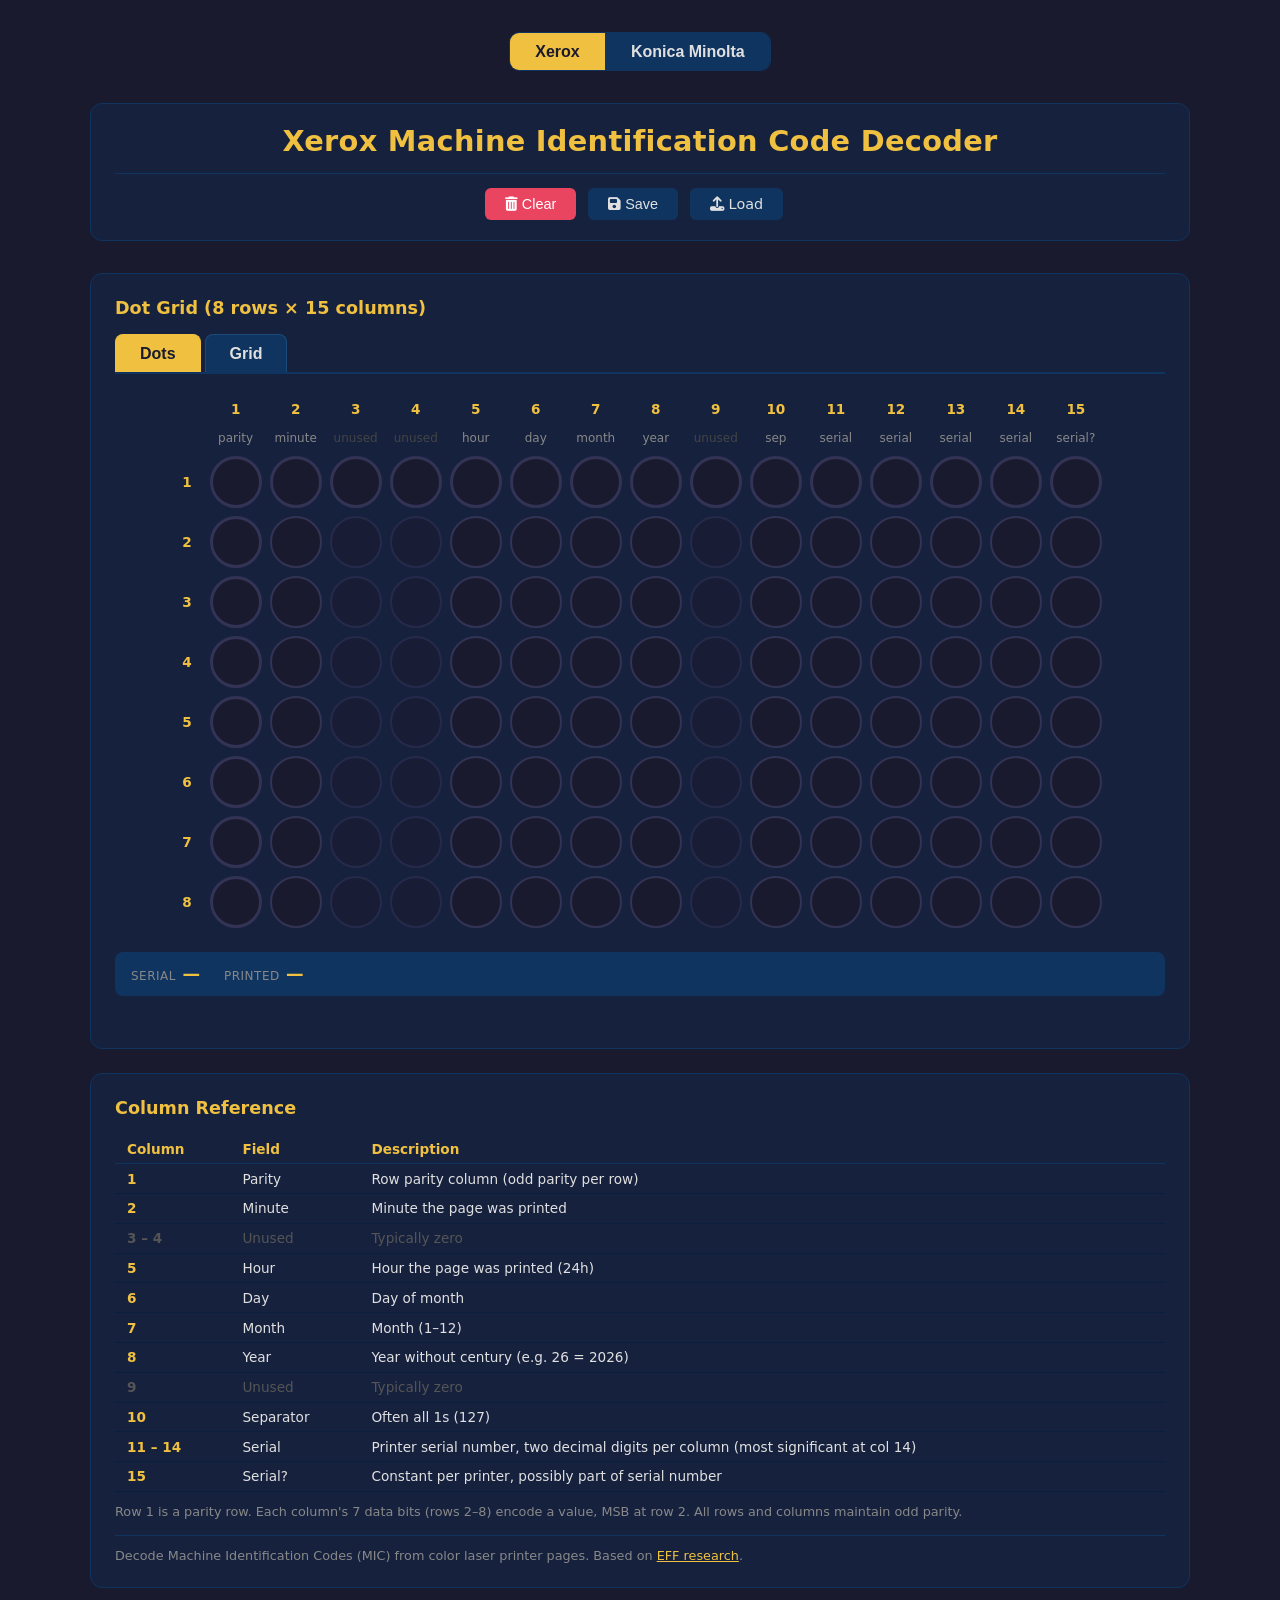
==== index.html @ 19dcfae7 "Add sample library, Dots/Grid views, nav switch, and UI polish - Konica sample-file dropdown backed " ====
<!DOCTYPE html>
<html lang="en">
<head>
<meta charset="UTF-8">
<meta name="viewport" content="width=device-width, initial-scale=1.0">
<title>Xerox Machine Identification Code Decoder</title>
<link rel="stylesheet" href="https://cdnjs.cloudflare.com/ajax/libs/font-awesome/6.5.1/css/all.min.css">
<link rel="stylesheet" href="static/css/style.css">
</head>
<body>
<div class="container">
  <div class="decoder-switch">
    <button class="decoder-btn active" data-tab="xerox" onclick="switchTab('xerox')">Xerox</button>
    <button class="decoder-btn" data-tab="konica" onclick="switchTab('konica')">Konica Minolta</button>
    <button class="decoder-btn" data-tab="calendar" onclick="switchTab('calendar')">Calendar</button>
  </div>

  <div id="tab-xerox" class="tab-content">
  <div class="app-header">
    <h1>Xerox Machine Identification Code Decoder</h1>
    <hr class="header-rule">
    <div class="controls">
      <button class="btn-danger" onclick="clearGrid()"><i class="fa-solid fa-trash-can"></i> Clear</button>
      <button class="btn-secondary" onclick="saveAll()"><i class="fa-solid fa-floppy-disk"></i> Save</button>
      <label class="file-label" for="file-upload"><i class="fa-solid fa-upload"></i> Load</label>
      <input type="file" id="file-upload" accept=".txt,.csv" onchange="loadFile(event)">
      <span id="upload-status" style="color:#888;font-size:0.8rem;"></span>
    </div>
  </div>
  <div class="panel">
    <h2>Dot Grid (8 rows &times; 15 columns)</h2>
    <div class="tab-bar view-tabs" id="xerox-view-toggle">
      <button type="button" class="tab-btn active" data-view="dots" onclick="setXeroxView('dots')">Dots</button>
      <button type="button" class="tab-btn" data-view="grid" onclick="setXeroxView('grid')">Grid</button>
    </div>
    <div class="grid-wrapper">
      <table class="mic-grid" id="mic-grid"></table>
      <div class="xerox-board" id="xerox-board" style="display:none"></div>
    </div>
    <div class="decoded-bar" id="decoded-bar">
      <div class="decoded-field">
        <span class="decoded-label">Serial</span>
        <span class="decoded-value" id="res-serial">&mdash;</span>
      </div>
      <div class="decoded-field">
        <span class="decoded-label">Printed</span>
        <span class="decoded-value" id="res-timestamp">&mdash;</span>
      </div>
    </div>
    <div class="parity-live" id="parity-live"></div>
  </div>

  <div class="panel">
    <h2>Column Reference</h2>
    <table class="ref-table">
      <thead>
        <tr><th>Column</th><th>Field</th><th>Description</th></tr>
      </thead>
      <tbody>
        <tr><td>1</td><td>Parity</td><td>Row parity column (odd parity per row)</td></tr>
        <tr><td>2</td><td>Minute</td><td>Minute the page was printed</td></tr>
        <tr class="unused-row"><td>3 &ndash; 4</td><td>Unused</td><td>Typically zero</td></tr>
        <tr><td>5</td><td>Hour</td><td>Hour the page was printed (24h)</td></tr>
        <tr><td>6</td><td>Day</td><td>Day of month</td></tr>
        <tr><td>7</td><td>Month</td><td>Month (1&ndash;12)</td></tr>
        <tr><td>8</td><td>Year</td><td>Year without century (e.g. 26 = 2026)</td></tr>
        <tr class="unused-row"><td>9</td><td>Unused</td><td>Typically zero</td></tr>
        <tr><td>10</td><td>Separator</td><td>Often all 1s (127)</td></tr>
        <tr><td>11 &ndash; 14</td><td>Serial</td><td>Printer serial number, two decimal digits per column (most significant at col 14)</td></tr>
        <tr><td>15</td><td>Serial?</td><td>Constant per printer, possibly part of serial number</td></tr>
      </tbody>
    </table>
    <p style="margin-top:0.75rem; font-size:0.8rem; color:#888;">
      Row 1 is a parity row. Each column's 7 data bits (rows 2&ndash;8) encode a value, MSB at row 2.
      All rows and columns maintain odd parity.
    </p>
    <p style="margin-top:1rem; padding-top:0.75rem; border-top:1px solid #0f3460; font-size:0.8rem; color:#888;">
      Decode Machine Identification Codes (MIC) from color laser printer pages.
      Based on <a href="https://w2.eff.org/Privacy/printers/docucolor/" target="_blank" style="color:#f0c040;">EFF research</a>.
    </p>
  </div>
  </div><!-- /tab-xerox -->

  <div id="tab-konica" class="tab-content" style="display:none">
    <div class="app-header">
      <h1>Konica Minolta Machine Identification Code Decoder</h1>
      <hr class="header-rule">
      <div class="controls">
        <button class="btn-danger" onclick="clearKonica()"><i class="fa-solid fa-trash-can"></i> Clear</button>
        <span class="konica-samples-wrap" id="konica-samples-wrap" style="display:none">
          <select id="konica-samples" class="konica-select" onchange="onKonicaSampleSelect(event)"></select>
        </span>
        <label class="file-label" for="konica-file-upload"><i class="fa-solid fa-upload"></i> Upload&hellip;</label>
        <input type="file" id="konica-file-upload" accept=".txt,.csv" onchange="loadKonicaFile(event)">
      </div>
    </div>
    <div class="konica-mode">
      <span class="konica-mode-label">Code type</span>
      <div class="konica-toggle" id="konica-toggle">
        <button type="button" class="konica-toggle-btn" data-code="old" onclick="setKonicaCodeType('old')">Old code</button>
        <button type="button" class="konica-toggle-btn active" data-code="new" onclick="setKonicaCodeType('new')">New code</button>
      </div>
      <span class="konica-mode-hint muted" id="konica-mode-hint"></span>
    </div>
    <div class="panel">
      <h2>Dot Blocks (30 one-hot base&#8209;6 boxes)</h2>
      <div class="tab-bar view-tabs" id="konica-view-toggle">
        <button type="button" class="tab-btn active" data-view="blocks" onclick="setKonicaView('blocks')">Blocks</button>
        <button type="button" class="tab-btn" data-view="grid" onclick="setKonicaView('grid')">Grid</button>
      </div>
      <div class="konica-status-line" id="konica-status"></div>
      <p class="konica-help" id="konica-help-text"></p>
      <div class="konica-legend" id="konica-legend-top"></div>
      <div class="ksample-meta" id="konica-sample-meta"></div>
      <div class="konica-board-wrap">
        <div class="konica-board" id="konica-board"></div>
      </div>
    </div>

    <div class="panel" id="konica-blocks-panel">
      <h2>Blocks (array order)</h2>
      <div class="konica-legend" id="konica-legend-mid"></div>
      <div class="konica-blocks" id="konica-blocks"></div>
    </div>

    <div class="panel" id="konica-output">
      <h2>Decoded</h2>
      <div id="konica-results"></div>
    </div>
  </div><!-- /tab-konica -->

  <div id="tab-calendar" class="tab-content" style="display:none">
    <div class="app-header">
      <h1>Print Activity Calendar</h1>
    </div>
    <div class="panel">
      <div class="top-bar">
        <h2>Batch Upload</h2>
        <div class="controls">
          <label class="file-label" for="cal-file-upload">Upload Grid Files</label>
          <input type="file" id="cal-file-upload" accept=".txt,.csv" multiple onchange="handleCalendarUpload(event)">
        </div>
      </div>
      <div class="cal-status" id="cal-status"></div>
    </div>

    <div class="panel" id="cal-panel" style="display:none">
      <div class="cal-year-header">
        <button class="btn-secondary" onclick="calPrevYear()">&larr;</button>
        <span class="year-label" id="cal-year-label"></span>
        <button class="btn-secondary" onclick="calNextYear()">&rarr;</button>
      </div>
      <div class="cal-year-grid" id="cal-year-grid"></div>
    </div>

    <div class="panel" id="cal-detail" style="display:none">
      <h2 id="cal-detail-title">Prints</h2>
      <table class="ref-table" id="cal-detail-table">
        <thead><tr><th>File</th><th>Serial</th><th>Time</th></tr></thead>
        <tbody id="cal-detail-body"></tbody>
      </table>
    </div>
  </div><!-- /tab-calendar -->
</div>

<script src="https://html2canvas.hertzen.com/dist/html2canvas.min.js"></script>
<script src="static/js/xerox-decode.js"></script>
<script src="static/js/grid.js"></script>
<script src="static/js/fileio.js"></script>
<script src="static/js/konica-decode.js"></script>
<script src="static/js/konica.js"></script>
<script src="static/js/samples.js"></script>
<script src="static/js/calendar.js"></script>
<script src="static/js/app.js"></script>
</body>
</html>
---- static/css/style.css ----
* { box-sizing: border-box; margin: 0; padding: 0; }
body {
  font-family: system-ui, -apple-system, sans-serif;
  background: #1a1a2e;
  color: #e0e0e0;
  min-height: 100vh;
  padding: clamp(0.5rem, 3vw, 2rem);
}
.app-header {
  display: flex;
  flex-direction: column;
  gap: 0.9rem;
  background: #16213e;
  border: 1px solid #0f3460;
  border-radius: 12px;
  padding: 1.25rem 1.5rem;
  margin-bottom: 2rem;
}
h1 {
  text-align: center;
  color: #f0c040;
  font-size: clamp(1.2rem, 3.5vw, 1.8rem);
  letter-spacing: 0.3px;
}
.header-rule {
  border: none;
  border-top: 1px solid #0f3460;
  margin: 0;
  width: 100%;
}
.app-header .controls { justify-content: center; }

.container { max-width: 1100px; margin: 0 auto; }

.panel {
  background: #16213e;
  border-radius: 12px;
  padding: 1.5rem;
  margin-bottom: 1.5rem;
  border: 1px solid #0f3460;
}
.panel h2 { color: #f0c040; font-size: 1.1rem; margin-bottom: 1rem; }

.grid-wrapper { overflow-x: auto; margin-bottom: 1rem; }

/* Xerox grid view: a tight square-cell grid (reuses .kcell styling) with the
   same edge labels as the dots view, so cells and footprint match. An auto
   label column/rows wrap a block of dot-sized square cells. */
.xerox-board {
  /* Cell pitch = dot width + the dots view's border-spacing, so the tight grid
     lines up column-for-column with the dots and occupies the same footprint. */
  --xcell: calc(clamp(28px, 4.5vw, 52px) + clamp(3px, 0.7vw, 8px));
  display: grid;
  grid-template-columns: auto repeat(15, var(--xcell));
  grid-template-rows: auto auto repeat(8, var(--xcell));
  gap: 0;
  padding: clamp(3px, 0.7vw, 8px);
  width: fit-content;
  max-width: 100%;
  margin: 0 auto;
}
.xerox-board .kcell { width: var(--xcell); height: var(--xcell); }
.xlabel {
  display: flex;
  align-items: center;
  justify-content: center;
  padding: 2px 4px;
  font-size: clamp(0.55rem, 1.2vw, 0.75rem);
  font-weight: bold;
  color: #f0c040;
  text-align: center;
}
.xlabel.xfield {
  font-size: clamp(0.5rem, 1.1vw, 0.65rem);
  line-height: 1.05;
  word-break: break-word;
}
.xlabel.xfield.unused { color: #444; font-weight: normal; }

table.mic-grid {
  border-collapse: separate;
  border-spacing: clamp(3px, 0.7vw, 8px);
  margin: 0 auto;
}
table.mic-grid th {
  font-size: clamp(0.55rem, 1.2vw, 0.75rem);
  color: #888;
  padding: 3px 4px;
  text-align: center;
  font-weight: normal;
}
table.mic-grid th.col-label {
  color: #f0c040;
  font-weight: bold;
  font-size: clamp(0.6rem, 1.4vw, 0.85rem);
}
table.mic-grid th.row-label {
  color: #f0c040;
  font-weight: bold;
  padding-right: clamp(4px, 1vw, 10px);
  font-size: clamp(0.6rem, 1.4vw, 0.85rem);
}
table.mic-grid td { padding: 0; }

.col-info {
  font-size: clamp(0.5rem, 1.1vw, 0.65rem);
  color: #f0c040;
  text-align: center;
  max-width: 64px;
  word-wrap: break-word;
  font-weight: bold;
}
.col-info.unused { color: #444; font-weight: normal; }

.dot {
  width: clamp(28px, 4.5vw, 52px);
  height: clamp(28px, 4.5vw, 52px);
  border-radius: 50%;
  border: 2px solid #335;
  background: #1a1a2e;
  cursor: pointer;
  transition: all 0.15s;
  display: block;
  margin: 0 auto;
}
.dot.active {
  background: #f0c040;
  border-color: #f0c040;
  box-shadow: 0 0 10px rgba(240, 192, 64, 0.5);
}
.dot:hover { border-color: #f0c040; }

.dot.parity-dot { border-width: 3px; }
.dot.parity-dot.active {
  background: #f0c040;
  border-color: #f0c040;
  box-shadow: 0 0 10px rgba(240, 192, 64, 0.5);
}
.dot.parity-dot.parity-good {
  border-color: #4caf50;
  box-shadow: 0 0 8px rgba(76, 175, 80, 0.3);
}
.dot.parity-dot.parity-good.active {
  background: #f0c040;
  border-color: #4caf50;
  box-shadow: 0 0 10px rgba(76, 175, 80, 0.5);
}
.dot.parity-dot.parity-bad {
  border-color: #e94560;
  box-shadow: 0 0 8px rgba(233, 69, 96, 0.3);
}
.dot.parity-dot.parity-bad.active {
  background: #f0c040;
  border-color: #e94560;
  box-shadow: 0 0 10px rgba(233, 69, 96, 0.5);
}
.dot.parity-dot:hover { border-color: #f0c040; }

.dot.unused-dot { opacity: 0.55; }

.top-bar {
  display: flex;
  justify-content: space-between;
  align-items: center;
  flex-wrap: wrap;
  gap: 0.75rem;
  margin-bottom: 1rem;
}
.top-bar h2 { margin-bottom: 0; }

.controls { display: flex; gap: 0.75rem; flex-wrap: wrap; align-items: center; }

button {
  padding: 0.5rem 1.25rem;
  border: none;
  border-radius: 6px;
  cursor: pointer;
  font-size: 0.9rem;
  font-weight: 500;
  transition: all 0.15s;
}
.btn-primary { background: #f0c040; color: #1a1a2e; }
.btn-primary:hover { background: #d4a830; }
.btn-secondary { background: #0f3460; color: #e0e0e0; }
.btn-secondary:hover { background: #1a4a7a; }
.btn-danger { background: #e94560; color: #fff; }
.btn-danger:hover { background: #c73e54; }

input[type="file"] { display: none; }
.file-label {
  padding: 0.5rem 1.25rem;
  border-radius: 6px;
  background: #0f3460;
  color: #e0e0e0;
  cursor: pointer;
  font-size: 0.9rem;
  transition: all 0.15s;
  display: inline-block;
}
.file-label:hover { background: #1a4a7a; }

/* Decoded info bar below grid */
.decoded-bar {
  display: flex;
  gap: 1.5rem;
  flex-wrap: wrap;
  align-items: baseline;
  padding: 0.75rem 1rem;
  background: #0f3460;
  border-radius: 8px;
  margin-bottom: 0.75rem;
  min-height: 2.5rem;
}
.decoded-field { display: flex; align-items: baseline; gap: 0.4rem; }
.decoded-label { font-size: 0.75rem; color: #888; text-transform: uppercase; letter-spacing: 0.5px; }
.decoded-value { font-size: 1.1rem; font-weight: bold; color: #f0c040; }
.decoded-value .invalid { color: #e94560; }

/* Konica Minolta: sample-file dropdown + its metadata line. */
.konica-select {
  padding: 0.5rem 0.75rem;
  border-radius: 6px;
  background: #0f3460;
  color: #e0e0e0;
  border: 1px solid #1a4a7a;
  font-size: 0.9rem;
  cursor: pointer;
}
/* Reserved-height status line (no layout shift when text appears/clears). */
.konica-status-line {
  min-height: 1.15rem;
  margin-top: 0.5rem;
  font-size: 0.8rem;
  color: #888;
}
.ksample-meta {
  display: flex;
  flex-wrap: wrap;
  gap: 0.4rem 1rem;
  margin-top: 0.6rem;
  font-size: 0.82rem;
  color: #aaa;
}
.ksample-meta:empty { display: none; }
.ksample-key { color: #f0c040; margin-right: 0.25rem; }

/* Konica Minolta: Old/New code toggle. */
.konica-mode {
  display: flex;
  align-items: center;
  gap: 0.75rem;
  flex-wrap: wrap;
  margin-bottom: 1.5rem;
}
.konica-mode-label { color: #888; font-size: 0.85rem; text-transform: uppercase; letter-spacing: 0.5px; }
.konica-toggle {
  display: inline-flex;
  border: 1px solid #0f3460;
  border-radius: 8px;
  overflow: hidden;
}
.konica-toggle-btn {
  padding: 0.4rem 1.1rem;
  background: #0f3460;
  color: #e0e0e0;
  border: none;
  border-radius: 0;
  font-size: 0.9rem;
}
.konica-toggle-btn.active { background: #f0c040; color: #1a1a2e; }
.konica-toggle-btn:not(.active):hover { background: #1a4a7a; }
.konica-mode-hint { font-size: 0.8rem; }
.konica-view-row { margin: 0.25rem 0 0.75rem; }

/* Konica Minolta: one real 16x24 dot grid with block rectangles drawn on top. */
.konica-help { color: #888; font-size: 0.85rem; margin-bottom: 1rem; }
.konica-board-wrap { padding: 8px 4px 6px; }
.konica-board {
  position: relative;
  display: grid;
  grid-template-columns: repeat(24, 1fr);
  grid-template-rows: repeat(16, 1fr);
  gap: 3px;
  place-items: center;
  width: 100%;
  aspect-ratio: 24 / 16; /* keep cells square so dots stay round */
}
.kdot {
  width: 68%;
  aspect-ratio: 1;
  padding: 0;
  border-radius: 50%;
  border: 1px solid #2a2a44;
  background: #1a1a2e;
  cursor: pointer;
  transition: all 0.12s;
}
.kdot:hover { border-color: #f0c040; }
.kdot.active { background: #f0c040; border-color: #f0c040; box-shadow: 0 0 6px rgba(240,192,64,0.55); }
/* Locked registration marker — always colored yellow, not clickable. */
.kdot-marker {
  background: #f5d000;
  border-color: #f5d000;
  box-shadow: 0 0 6px rgba(245,208,0,0.6);
  cursor: default;
}
/* Unfillable positions — same size as real dots but with a dotted outline. */
.kdot-empty {
  background: transparent;
  border-style: dotted;
  border-color: #4a4a6a;
  cursor: default;
}
.kdot-empty:hover { border-color: #4a4a6a; }

/* Grid view: a tight square-cell grid (like the Python tool) with thin cell
   lines and thick lines outlining each block. Overrides the dot-board layout. */
.konica-board.konica-board--grid {
  gap: 0;
  place-items: stretch;
}
.kcell {
  width: 100%;
  height: 100%;
  padding: 0;
  border: 1px solid #2b2b44;      /* thin cell lines */
  background: #14142400;
  box-sizing: border-box;
}
.kcell-fill { background: #12121e; cursor: pointer; }
.kcell-fill:hover { background: #23233a; }
.kcell-fill.filled { background: #f0c040; }
.kcell-fill.filled:hover { background: #f0c040; }
/* Off-block cells can't hold a dot. */
.kcell-off { background: #0b0b12; cursor: default; }
/* Fixed thick grid lines (above certain rows / left of certain columns). */
.kcell.kt { border-top-width: 3px; border-top-color: #c8ccda; }
.kcell.kl { border-left-width: 3px; border-left-color: #c8ccda; }

/* Aesthetic overlay: rectangles stretch across their grid tracks, clicks pass through. */
.krect {
  place-self: stretch;
  position: relative;
  pointer-events: none;
  border: 2px solid #3a3a5c;
  border-radius: 5px;
  z-index: 2;
}
/* Field-category colors, shared by board rectangles, mini-blocks and legend
   chips. New-code fields: serial/brand/region/submodel/batchnum/checksum.
   Old-code fields: model/time/parity. Both: constant/spacer. */
.krect-serial,   .kblock.kblock-serial   { border-color: #e6a94d; }
.krect-brand,    .kblock.kblock-brand    { border-color: #b98ce0; }
.krect-region,   .kblock.kblock-region   { border-color: #4fb8ac; }
.krect-submodel, .kblock.kblock-submodel { border-color: #e086b0; }
.krect-batchnum, .kblock.kblock-batchnum { border-color: #6cc06c; }
.krect-checksum, .kblock.kblock-checksum { border-color: #e0705a; }
.krect-model,    .kblock.kblock-model    { border-color: #e08a5a; }
.krect-time,     .kblock.kblock-time     { border-color: #5aa9e0; }
.krect-parity,   .kblock.kblock-parity   { border-color: #9a8ce6; }
.krect-constant, .kblock.kblock-constant { border-color: #8a92a0; }
.krect-spacer,   .kblock.kblock-spacer   { border-color: #565a6e; }

.kchip.kfield-serial   { border-color: #e6a94d; color: #e6a94d; }
.kchip.kfield-brand    { border-color: #b98ce0; color: #b98ce0; }
.kchip.kfield-region   { border-color: #4fb8ac; color: #4fb8ac; }
.kchip.kfield-submodel { border-color: #e086b0; color: #e086b0; }
.kchip.kfield-batchnum { border-color: #6cc06c; color: #6cc06c; }
.kchip.kfield-checksum { border-color: #e0705a; color: #e0705a; }
.kchip.kfield-model    { border-color: #e08a5a; color: #e08a5a; }
.kchip.kfield-time     { border-color: #5aa9e0; color: #5aa9e0; }
.kchip.kfield-parity   { border-color: #9a8ce6; color: #9a8ce6; }
.kchip.kfield-constant { border-color: #8a92a0; color: #9aa3b2; }
.kchip.kfield-spacer   { border-color: #565a6e; color: #7a7f96; }

.konica-legend {
  display: flex;
  flex-wrap: wrap;
  gap: 0.4rem 0.5rem;
  margin-top: 0.75rem;
}

.krect-label {
  position: absolute;
  top: -7px;
  left: -1px;
  padding: 0 2px;
  font-size: 0.5rem;
  line-height: 1;
  color: #888;
  background: #16213e;
}

.kchip {
  display: inline-block;
  padding: 0.1em 0.5em;
  border-radius: 4px;
  border: 1px solid;
  font-size: 0.78rem;
  font-weight: 500;
  line-height: 1.35;
  color: #e0e0e0;
  background: transparent;
  cursor: pointer;
  transition: opacity 0.12s;
}
.kchip:hover { opacity: 0.8; }
/* Toggled off: color removed, chip shown as a muted dashed outline. */
.kchip.kchip-off {
  border-style: dashed;
  border-color: #3a3a5c;
  color: #666;
}

/* Read-only blocks view: the 30 blocks sliced out in array order. */
.konica-blocks {
  display: grid;
  grid-template-columns: repeat(auto-fill, minmax(56px, 1fr));
  gap: 0.45rem;
}
.kblock {
  border: 1px solid #3a3a5c;
  border-radius: 5px;
  padding: 5px 4px 3px;
  display: flex;
  flex-direction: column;
  align-items: center;
  gap: 3px;
}
.kblock-id {
  font-size: 0.65rem;
  color: #888;
  line-height: 1;
}
.kblock-cells {
  display: grid;
  grid-template-columns: repeat(2, 1fr);
  grid-template-rows: repeat(3, 1fr);
  gap: 4px;
}
.kblock-cell {
  width: 12px;
  height: 12px;
  border-radius: 50%;
  border: 1px solid #555577;
  background: #000000;
}
.kblock-cell.filled {
  background: #f0c040;
  border-color: #f0c040;
  box-shadow: 0 0 4px rgba(240, 192, 64, 0.55);
}
.kblock-digit {
  font-size: 0.95rem;
  font-weight: bold;
  color: #f0c040;
  line-height: 1;
}
.kblock-digit.empty { color: #555; }

.konica-subhead { color: #f0c040; font-size: 0.95rem; margin: 1rem 0 0.5rem; }
.konica-models { list-style: none; padding: 0; }
.konica-models li { padding: 0.15rem 0; color: #e0e0e0; }
.konica-models li.muted { color: #888; }
.konica-note { font-size: 0.8rem; margin-bottom: 0.75rem; }
.muted { color: #888; }
#konica-results code { color: #f0c040; }

.parity-live {
  font-size: 0.85rem;
  min-height: 1.2em;
}
.parity-ok { color: #4caf50; }
.parity-err { color: #e94560; }

/* Column reference table */
table.ref-table {
  width: 100%;
  border-collapse: collapse;
  font-size: 0.85rem;
}
table.ref-table th {
  text-align: left;
  padding: 0.4rem 0.75rem;
  color: #f0c040;
  border-bottom: 1px solid #0f3460;
  font-weight: 600;
}
table.ref-table td {
  padding: 0.4rem 0.75rem;
  border-bottom: 1px solid #0a1e3d;
}
table.ref-table td:first-child {
  color: #f0c040;
  font-weight: bold;
  white-space: nowrap;
}
table.ref-table tr.unused-row td { color: #555; }

/* Top-level decoder selector: a centered segmented switch. */
.decoder-switch {
  display: flex;
  width: fit-content;
  max-width: 100%;
  margin: 0 auto 2rem;
  border: 1px solid #0f3460;
  border-radius: 10px;
  overflow: hidden;
  flex-wrap: wrap;
}
.decoder-btn {
  padding: 0.6rem 1.6rem;
  border: none;
  border-radius: 0;
  background: #0f3460;
  color: #e0e0e0;
  font-size: 1rem;
  font-weight: 600;
}
.decoder-btn.active { background: #f0c040; color: #1a1a2e; }
.decoder-btn:not(.active):hover { background: #1a4a7a; }

/* Tab bar — now used for the Dots/Grid (Blocks/Grid) view tabs on each page. */
.tab-bar {
  display: flex;
  gap: 0;
  margin-bottom: 1rem;
  border-bottom: 2px solid #0f3460;
}
.tab-btn {
  padding: 0.6rem 1.5rem;
  border: 1px solid #1a4a7a;
  border-bottom: none;
  border-radius: 8px 8px 0 0;
  margin-right: 0.25rem;
  cursor: pointer;
  font-size: 1rem;
  font-weight: 600;
  background: #0f3460;
  color: #e0e0e0;
  transition: all 0.15s;
}
.tab-btn.active {
  background: #f0c040;
  color: #1a1a2e;
  border-color: #f0c040;
}
.tab-btn:not(.active):hover { background: #1a4a7a; }
.tab-btn.tab-right { margin-left: auto; }

/* Calendar styles */
.cal-year-header {
  display: flex;
  align-items: center;
  justify-content: center;
  gap: 1rem;
  margin-bottom: 1.25rem;
}
.cal-year-header .year-label {
  font-size: 1.3rem;
  font-weight: 700;
  color: #f0c040;
  min-width: 80px;
  text-align: center;
}
.cal-year-grid {
  display: grid;
  grid-template-columns: repeat(auto-fill, minmax(220px, 1fr));
  gap: 1rem;
}
.cal-month-card {
  background: #0f3460;
  border-radius: 8px;
  padding: 0.75rem;
}
.cal-month-title {
  text-align: center;
  font-size: 0.9rem;
  font-weight: 600;
  color: #f0c040;
  margin-bottom: 0.5rem;
}
.cal-grid {
  display: grid;
  grid-template-columns: repeat(7, 1fr);
  gap: 2px;
}
.cal-grid .cal-dow {
  text-align: center;
  font-size: 0.6rem;
  color: #888;
  padding: 0.15rem 0;
  font-weight: 600;
}
.cal-grid .cal-day {
  text-align: center;
  padding: 0.3rem 0.1rem;
  border-radius: 4px;
  font-size: 0.75rem;
  color: #555;
  min-height: 24px;
}
.cal-grid .cal-day.has-prints {
  background: rgba(240, 192, 64, 0.25);
  color: #e0e0e0;
  cursor: pointer;
  font-weight: 600;
}
.cal-grid .cal-day.has-prints:hover {
  background: rgba(240, 192, 64, 0.4);
}
.cal-grid .cal-day.selected {
  background: #f0c040;
  color: #1a1a2e;
}
.cal-status {
  font-size: 0.85rem;
  color: #888;
  margin-top: 0.75rem;
}
.cal-status .count { color: #f0c040; font-weight: 600; }
.cal-status .errors { color: #e94560; }
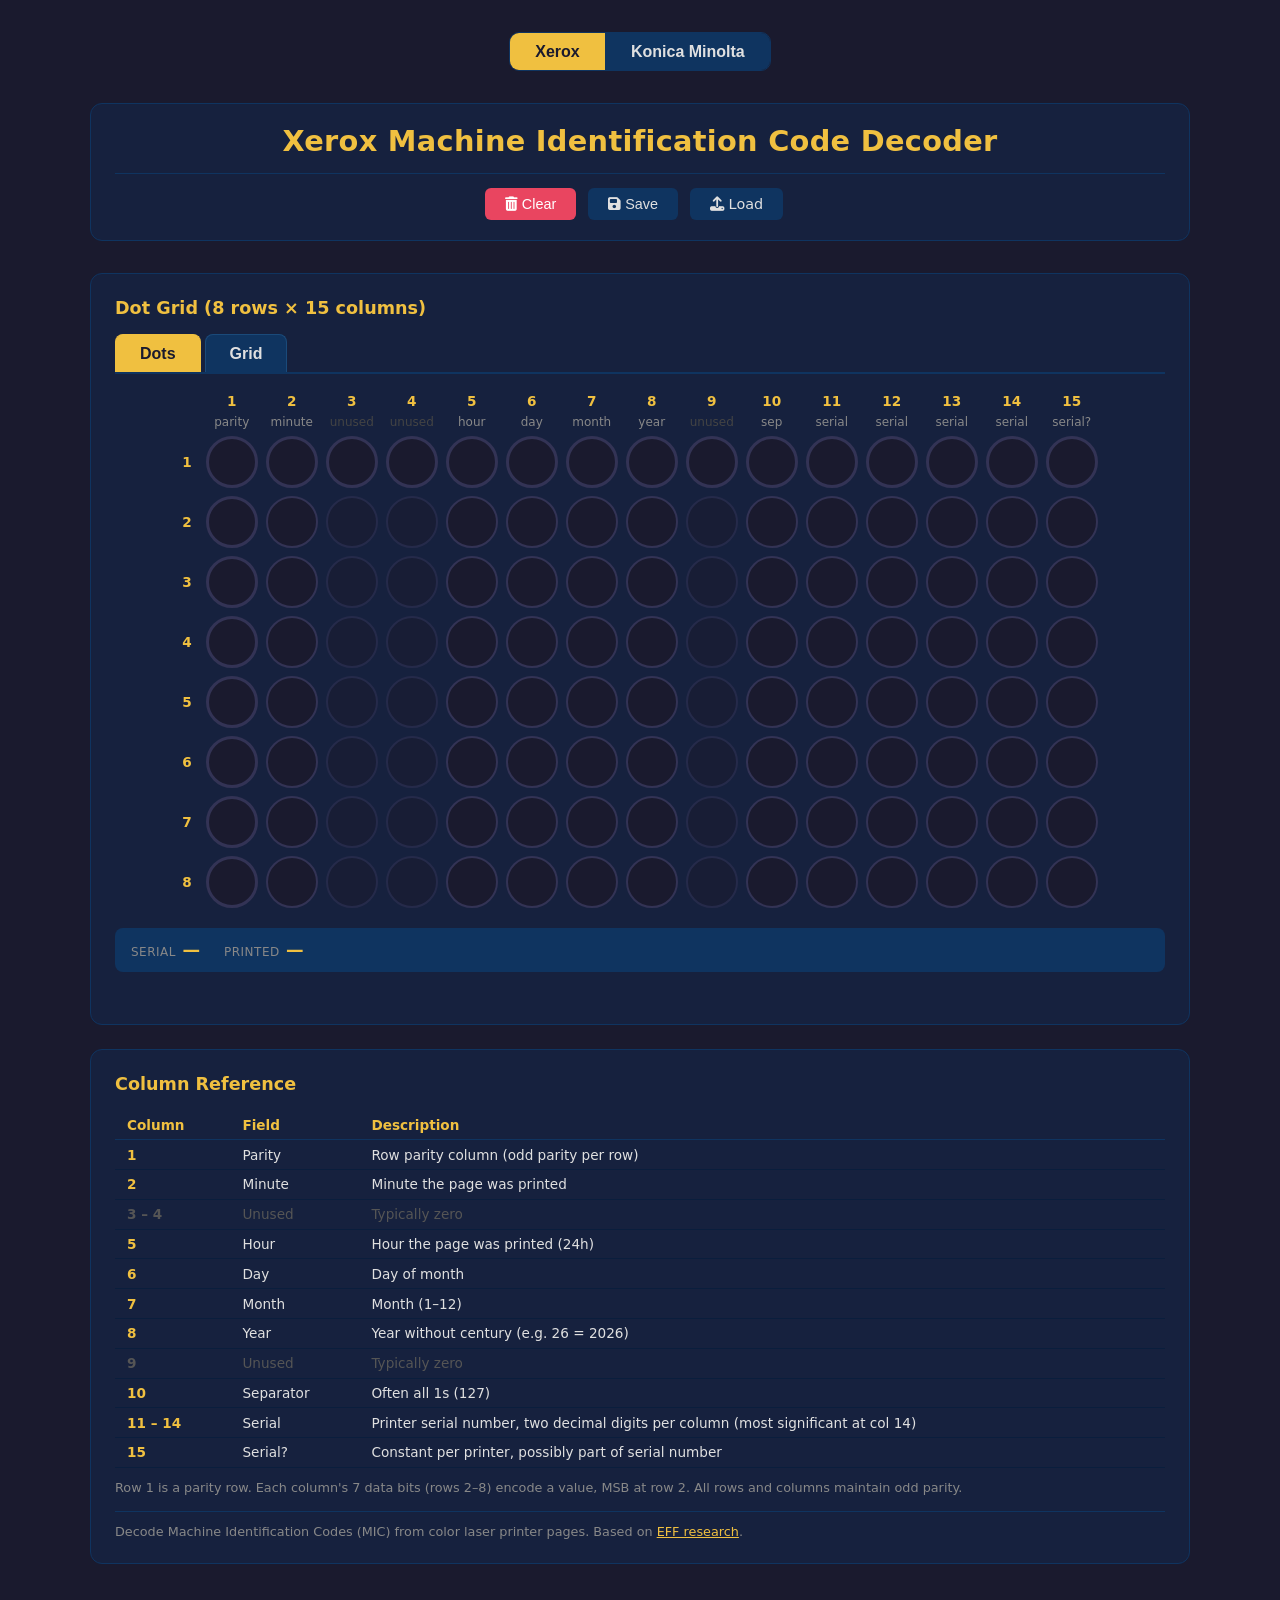
==== commit 18059a26: "Unify Xerox Dots/Grid into one table; fix grid fills; clarify KM grid cells Xerox: render Dots and G" ====
--- a/index.html
+++ b/index.html
@@ -35,7 +35,6 @@
     </div>
     <div class="grid-wrapper">
       <table class="mic-grid" id="mic-grid"></table>
-      <div class="xerox-board" id="xerox-board" style="display:none"></div>
     </div>
     <div class="decoded-bar" id="decoded-bar">
       <div class="decoded-field">
--- a/static/css/style.css
+++ b/static/css/style.css
@@ -43,44 +43,27 @@
 
 .grid-wrapper { overflow-x: auto; margin-bottom: 1rem; }
 
-/* Xerox grid view: a tight square-cell grid (reuses .kcell styling) with the
-   same edge labels as the dots view, so cells and footprint match. An auto
-   label column/rows wrap a block of dot-sized square cells. */
-.xerox-board {
-  /* Cell pitch = dot width + the dots view's border-spacing, so the tight grid
-     lines up column-for-column with the dots and occupies the same footprint. */
-  --xcell: calc(clamp(28px, 4.5vw, 52px) + clamp(3px, 0.7vw, 8px));
-  display: grid;
-  grid-template-columns: auto repeat(15, var(--xcell));
-  grid-template-rows: auto auto repeat(8, var(--xcell));
-  gap: 0;
-  padding: clamp(3px, 0.7vw, 8px);
-  width: fit-content;
-  max-width: 100%;
+/* One box model shared by both Xerox views. Every data cell is an .xbox of
+   fixed size (dot + gap), so the table's footprint is identical whether we draw
+   round dots (Dots view) or square grid cells (Grid view). border-spacing is 0;
+   the gap lives *inside* each box as transparent padding around the round dot. */
+:root {
+  --xdot: clamp(28px, 4.5vw, 52px);
+  --xgap: clamp(3px, 0.7vw, 8px);
+  --xcell: calc(var(--xdot) + var(--xgap));
+}
+table.mic-grid {
+  border-collapse: separate;
+  border-spacing: 0;
   margin: 0 auto;
 }
-.xerox-board .kcell { width: var(--xcell); height: var(--xcell); }
-.xlabel {
+.xbox {
+  width: var(--xcell);
+  height: var(--xcell);
   display: flex;
   align-items: center;
   justify-content: center;
-  padding: 2px 4px;
-  font-size: clamp(0.55rem, 1.2vw, 0.75rem);
-  font-weight: bold;
-  color: #f0c040;
-  text-align: center;
-}
-.xlabel.xfield {
-  font-size: clamp(0.5rem, 1.1vw, 0.65rem);
-  line-height: 1.05;
-  word-break: break-word;
-}
-.xlabel.xfield.unused { color: #444; font-weight: normal; }
-
-table.mic-grid {
-  border-collapse: separate;
-  border-spacing: clamp(3px, 0.7vw, 8px);
-  margin: 0 auto;
+  box-sizing: border-box;
 }
 table.mic-grid th {
   font-size: clamp(0.55rem, 1.2vw, 0.75rem);
@@ -113,8 +96,8 @@
 .col-info.unused { color: #444; font-weight: normal; }
 
 .dot {
-  width: clamp(28px, 4.5vw, 52px);
-  height: clamp(28px, 4.5vw, 52px);
+  width: var(--xdot);
+  height: var(--xdot);
   border-radius: 50%;
   border: 2px solid #335;
   background: #1a1a2e;
@@ -157,6 +140,30 @@
 .dot.parity-dot:hover { border-color: #f0c040; }
 
 .dot.unused-dot { opacity: 0.55; }
+
+/* Grid view: same table, but each cell fills its box as a square grid cell
+   (like the Python tool) instead of a round dot. The .xbox stays the same size,
+   so the footprint is identical to the Dots view. Thick lines mark the parity
+   row/column boundaries. */
+.mic-grid--grid .xbox { padding: 0; }
+.mic-grid--grid .dot {
+  width: 100%;
+  height: 100%;
+  margin: 0;
+  border-radius: 0;
+  border: 1px solid #2b2b44;      /* thin cell lines */
+  background: #12121e;
+  box-shadow: none;
+  opacity: 1;
+}
+.mic-grid--grid .dot:hover { background: #23233a; border-color: #2b2b44; }
+.mic-grid--grid .dot.unused-dot { background: #0b0b12; }
+.mic-grid--grid .dot.parity-dot { border-width: 1px; border-color: #2b2b44; box-shadow: none; }
+.mic-grid--grid .dot.xkt { border-top: 3px solid #c8ccda; }
+.mic-grid--grid .dot.xkl { border-left: 3px solid #c8ccda; }
+/* Filled always wins, regardless of parity/unused/thick-line classes. */
+.mic-grid--grid .dot.active,
+.mic-grid--grid .dot.active:hover { background: #f0c040; box-shadow: none; }
 
 .top-bar {
   display: flex;
@@ -327,12 +334,15 @@
   background: #14142400;
   box-sizing: border-box;
 }
-.kcell-fill { background: #12121e; cursor: pointer; }
-.kcell-fill:hover { background: #23233a; }
+/* Valid (in-block) cells read as the interactive area: lighter fill + a real
+   border, so it's obvious where a dot can go. */
+.kcell-fill { background: #20203a; border-color: #3a3a5c; cursor: pointer; }
+.kcell-fill:hover { background: #32324e; }
 .kcell-fill.filled { background: #f0c040; }
 .kcell-fill.filled:hover { background: #f0c040; }
-/* Off-block cells can't hold a dot. */
-.kcell-off { background: #0b0b12; cursor: default; }
+/* Off-block cells can't hold a dot — recede them so they clearly aren't
+   clickable and don't get mistaken for empty fillable cells. */
+.kcell-off { background: #0a0a10; border-color: #17172a; cursor: default; }
 /* Fixed thick grid lines (above certain rows / left of certain columns). */
 .kcell.kt { border-top-width: 3px; border-top-color: #c8ccda; }
 .kcell.kl { border-left-width: 3px; border-left-color: #c8ccda; }
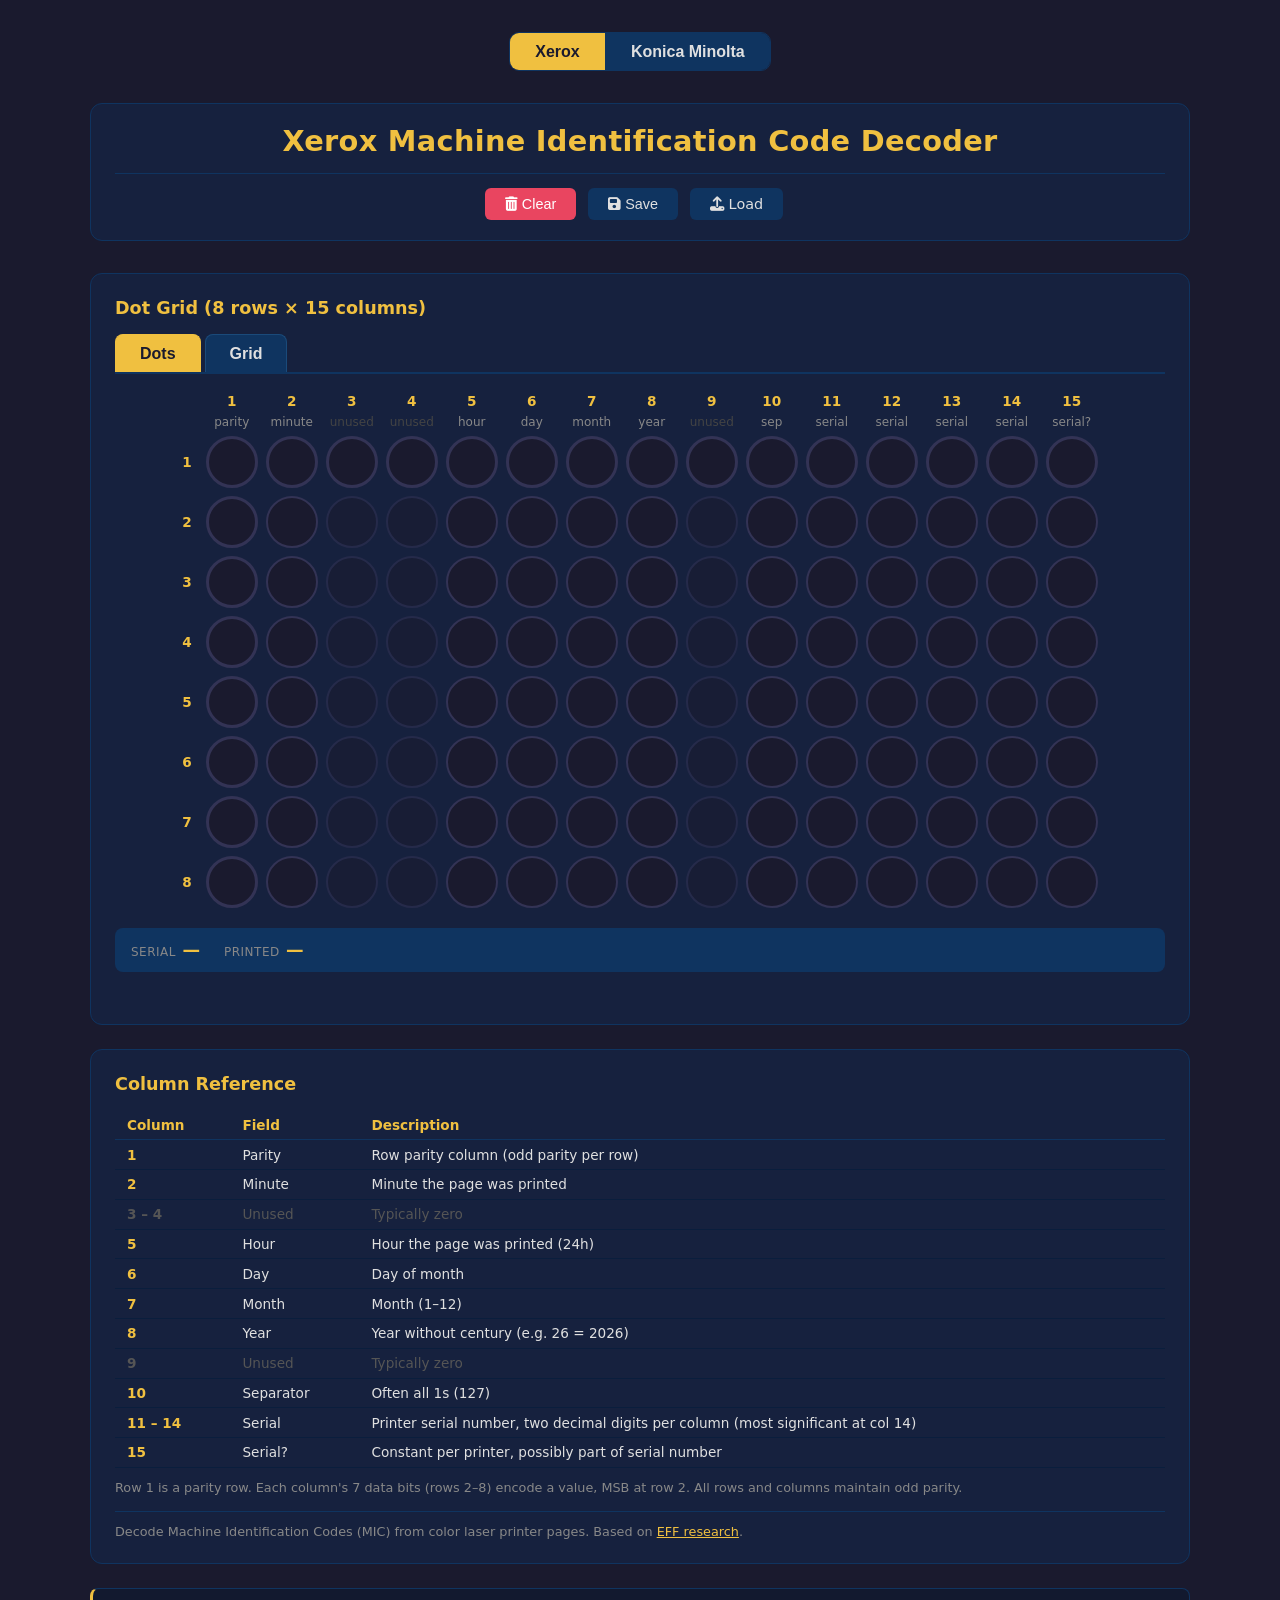
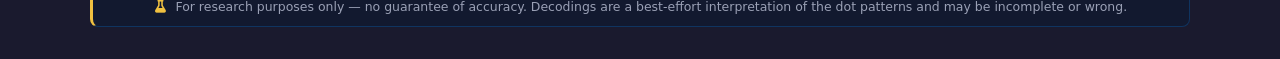
==== commit a22ef7ce: "Add Constants check to Decoded panel; move disclaimer to page footer Constants subsection (new code " ====
--- a/index.html
+++ b/index.html
@@ -3,7 +3,7 @@
 <head>
 <meta charset="UTF-8">
 <meta name="viewport" content="width=device-width, initial-scale=1.0">
-<title>Xerox Machine Identification Code Decoder</title>
+<title>Machine Identification Code Decoder</title>
 <link rel="stylesheet" href="https://cdnjs.cloudflare.com/ajax/libs/font-awesome/6.5.1/css/all.min.css">
 <link rel="stylesheet" href="static/css/style.css">
 </head>
@@ -91,6 +91,7 @@
         </span>
         <label class="file-label" for="konica-file-upload"><i class="fa-solid fa-upload"></i> Upload&hellip;</label>
         <input type="file" id="konica-file-upload" accept=".txt,.csv" onchange="loadKonicaFile(event)">
+        <button class="btn-secondary" onclick="saveKonica()"><i class="fa-solid fa-floppy-disk"></i> Save</button>
       </div>
     </div>
     <div class="konica-mode">
@@ -117,14 +118,43 @@
     </div>
 
     <div class="panel" id="konica-blocks-panel">
-      <h2>Blocks (array order)</h2>
-      <div class="konica-legend" id="konica-legend-mid"></div>
+      <h2 class="h2-help">Decoded
+        <button type="button" class="help-btn" id="konica-cypher-help"
+                onclick="openKonicaCypher()" aria-label="Show the decode cypher table"
+                title="Decode cypher table"><i class="fa-solid fa-circle-question"></i></button>
+      </h2>
       <div class="konica-blocks" id="konica-blocks"></div>
     </div>
 
-    <div class="panel" id="konica-output">
-      <h2>Decoded</h2>
-      <div id="konica-results"></div>
+    <div class="kmodal" id="konica-cypher-modal" hidden>
+      <div class="kmodal-backdrop" onclick="closeKonicaCypher()"></div>
+      <div class="kmodal-box" role="dialog" aria-modal="true" aria-labelledby="kcy-title">
+        <div class="kmodal-head">
+          <h3 id="kcy-title">Decode cypher</h3>
+          <button type="button" class="kmodal-close" onclick="closeKonicaCypher()" aria-label="Close"><i class="fa-solid fa-xmark"></i></button>
+        </div>
+        <p class="kmodal-sub">Each pair of block digits (each 0&ndash;5) is used as a two-digit key (00&ndash;55) that the table maps to one serial character.</p>
+        <div class="kcy-grid" id="kcy-grid"></div>
+        <div class="kcy-legend">
+          <span><span class="kcy-swatch letter"></span> letter</span>
+          <span><span class="kcy-swatch digit"></span> digit</span>
+        </div>
+        <div class="kcy-batch">
+          <h4>Batch &amp; number &mdash; base&#8209;6, no cypher</h4>
+          <p class="kmodal-sub">Seven boxes, most significant first, read as one base-6 number
+          &rarr; decimal, padded to six digits: batch + number.</p>
+          <div class="kcy-bn-row">
+            <div class="kcy-cell bn"><span class="kcy-key">19</span><span class="kcy-char">0</span></div>
+            <div class="kcy-cell bn"><span class="kcy-key">20</span><span class="kcy-char">0</span></div>
+            <div class="kcy-cell bn"><span class="kcy-key">12</span><span class="kcy-char">1</span></div>
+            <div class="kcy-cell bn"><span class="kcy-key">13</span><span class="kcy-char">5</span></div>
+            <div class="kcy-cell bn"><span class="kcy-key">14</span><span class="kcy-char">1</span></div>
+            <div class="kcy-cell bn"><span class="kcy-key">8</span><span class="kcy-char">4</span></div>
+            <div class="kcy-cell bn"><span class="kcy-key">9</span><span class="kcy-char">5</span></div>
+            <span class="kcy-bn-conv">= 0015145<sub>6</sub> = 2441 &rarr; <b>002</b>&middot;<b>441</b></span>
+          </div>
+        </div>
+      </div>
     </div>
   </div><!-- /tab-konica -->
 
@@ -160,6 +190,12 @@
       </table>
     </div>
   </div><!-- /tab-calendar -->
+
+  <div class="site-disclaimer">
+    <i class="fa-solid fa-flask"></i>
+    For research purposes only &mdash; no guarantee of accuracy. Decodings are a best-effort
+    interpretation of the dot patterns and may be incomplete or wrong.
+  </div>
 </div>
 
 <script src="https://html2canvas.hertzen.com/dist/html2canvas.min.js"></script>
--- a/static/css/style.css
+++ b/static/css/style.css
@@ -31,6 +31,19 @@
 .app-header .controls { justify-content: center; }
 
 .container { max-width: 1100px; margin: 0 auto; }
+
+.site-disclaimer {
+  background: #12192f;
+  border: 1px solid #0f3460;
+  border-left: 3px solid #f0c040;
+  border-radius: 8px;
+  padding: 0.6rem 0.9rem;
+  font-size: 0.78rem;
+  line-height: 1.4;
+  color: #9aa0b5;
+  text-align: center;
+}
+.site-disclaimer i { color: #f0c040; margin-right: 0.35rem; }
 
 .panel {
   background: #16213e;
@@ -150,20 +163,24 @@
   width: 100%;
   height: 100%;
   margin: 0;
+  border: none;
   border-radius: 0;
-  border: 1px solid #2b2b44;      /* thin cell lines */
   background: #12121e;
-  box-shadow: none;
   opacity: 1;
-}
-.mic-grid--grid .dot:hover { background: #23233a; border-color: #2b2b44; }
+  /* Thin cell lines as inset shadows (top + left) — no corner miter, and
+     !important so they win over the dots-view parity glow rules in this view. */
+  box-shadow: inset 1px 0 0 0 #2b2b44, inset 0 1px 0 0 #2b2b44 !important;
+}
+.mic-grid--grid .dot:hover { background: #23233a; }
 .mic-grid--grid .dot.unused-dot { background: #0b0b12; }
-.mic-grid--grid .dot.parity-dot { border-width: 1px; border-color: #2b2b44; box-shadow: none; }
-.mic-grid--grid .dot.xkt { border-top: 3px solid #c8ccda; }
-.mic-grid--grid .dot.xkl { border-left: 3px solid #c8ccda; }
-/* Filled always wins, regardless of parity/unused/thick-line classes. */
+/* Thick parity-boundary lines, white listed first so it stays solid through
+   the corners and crossings. */
+.mic-grid--grid .dot.xkt { box-shadow: inset 0 3px 0 0 #c8ccda, inset 1px 0 0 0 #2b2b44 !important; }
+.mic-grid--grid .dot.xkl { box-shadow: inset 3px 0 0 0 #c8ccda, inset 0 1px 0 0 #2b2b44 !important; }
+.mic-grid--grid .dot.xkt.xkl { box-shadow: inset 3px 0 0 0 #c8ccda, inset 0 3px 0 0 #c8ccda !important; }
+/* Filled always wins the background, regardless of parity/unused classes. */
 .mic-grid--grid .dot.active,
-.mic-grid--grid .dot.active:hover { background: #f0c040; box-shadow: none; }
+.mic-grid--grid .dot.active:hover { background: #f0c040; }
 
 .top-bar {
   display: flex;
@@ -330,22 +347,28 @@
   width: 100%;
   height: 100%;
   padding: 0;
-  border: 1px solid #2b2b44;      /* thin cell lines */
   background: #14142400;
   box-sizing: border-box;
-}
-/* Valid (in-block) cells read as the interactive area: lighter fill + a real
-   border, so it's obvious where a dot can go. */
-.kcell-fill { background: #20203a; border-color: #3a3a5c; cursor: pointer; }
-.kcell-fill:hover { background: #32324e; }
+  border-radius: 0;   /* fillable cells are <button>s; kill the global 6px round */
+  /* Thin cell lines as inset shadows (top + left). Shadows stack without the
+     diagonal miter that borders draw at corners, so lines join cleanly. */
+  box-shadow: inset 1px 0 0 0 #2b2b44, inset 0 1px 0 0 #2b2b44;
+}
+/* Same grid coloring as the Xerox grid: normal fillable cells sit a shade
+   above the board, filled cells go yellow. */
+.kcell-fill { background: #12121e; cursor: pointer; }
+.kcell-fill:hover { background: #23233a; }
 .kcell-fill.filled { background: #f0c040; }
 .kcell-fill.filled:hover { background: #f0c040; }
-/* Off-block cells can't hold a dot — recede them so they clearly aren't
-   clickable and don't get mistaken for empty fillable cells. */
-.kcell-off { background: #0a0a10; border-color: #17172a; cursor: default; }
-/* Fixed thick grid lines (above certain rows / left of certain columns). */
-.kcell.kt { border-top-width: 3px; border-top-color: #c8ccda; }
-.kcell.kl { border-left-width: 3px; border-left-color: #c8ccda; }
+/* Off-block cells can't hold a dot — same "unused" look as the Xerox grid,
+   here meaning "can't use this position". */
+.kcell-off { background: #0b0b12; cursor: default; }
+/* Fixed thick grid lines (above certain rows / left of certain columns). The
+   thick white line is listed first so it paints on top of the thin dark line,
+   staying solid and unbroken through every corner and crossing. */
+.kcell.kt { box-shadow: inset 0 3px 0 0 #c8ccda, inset 1px 0 0 0 #2b2b44; }
+.kcell.kl { box-shadow: inset 3px 0 0 0 #c8ccda, inset 0 1px 0 0 #2b2b44; }
+.kcell.kt.kl { box-shadow: inset 3px 0 0 0 #c8ccda, inset 0 3px 0 0 #c8ccda; }
 
 /* Aesthetic overlay: rectangles stretch across their grid tracks, clicks pass through. */
 .krect {
@@ -359,17 +382,24 @@
 /* Field-category colors, shared by board rectangles, mini-blocks and legend
    chips. New-code fields: serial/brand/region/submodel/batchnum/checksum.
    Old-code fields: model/time/parity. Both: constant/spacer. */
-.krect-serial,   .kblock.kblock-serial   { border-color: #e6a94d; }
-.krect-brand,    .kblock.kblock-brand    { border-color: #b98ce0; }
-.krect-region,   .kblock.kblock-region   { border-color: #4fb8ac; }
-.krect-submodel, .kblock.kblock-submodel { border-color: #e086b0; }
-.krect-batchnum, .kblock.kblock-batchnum { border-color: #6cc06c; }
-.krect-checksum, .kblock.kblock-checksum { border-color: #e0705a; }
-.krect-model,    .kblock.kblock-model    { border-color: #e08a5a; }
-.krect-time,     .kblock.kblock-time     { border-color: #5aa9e0; }
-.krect-parity,   .kblock.kblock-parity   { border-color: #9a8ce6; }
-.krect-constant, .kblock.kblock-constant { border-color: #8a92a0; }
-.krect-spacer,   .kblock.kblock-spacer   { border-color: #565a6e; }
+.krect-serial,   .kblock.kblock-serial,   .kscol-serial   { --kcat: #e6a94d; }
+.krect-brand,    .kblock.kblock-brand,    .kscol-brand    { --kcat: #b98ce0; }
+.krect-region,   .kblock.kblock-region,   .kscol-region   { --kcat: #4fb8ac; }
+.krect-submodel, .kblock.kblock-submodel, .kscol-submodel { --kcat: #e086b0; }
+.krect-batchnum, .kblock.kblock-batchnum, .kscol-batchnum { --kcat: #6cc06c; }
+.krect-checksum, .kblock.kblock-checksum { --kcat: #e0705a; }
+.krect-model,    .kblock.kblock-model    { --kcat: #e08a5a; }
+.krect-time,     .kblock.kblock-time     { --kcat: #5aa9e0; }
+.krect-parity,   .kblock.kblock-parity   { --kcat: #9a8ce6; }
+.krect-constant, .kblock.kblock-constant { --kcat: #8a92a0; }
+.krect-spacer,   .kblock.kblock-spacer   { --kcat: #565a6e; }
+/* Both the rectangle border and the box-ID number take the field color. */
+.krect-serial, .krect-brand, .krect-region, .krect-submodel, .krect-batchnum,
+.krect-checksum, .krect-model, .krect-time, .krect-parity, .krect-constant, .krect-spacer,
+.kblock.kblock-serial, .kblock.kblock-brand, .kblock.kblock-region, .kblock.kblock-submodel,
+.kblock.kblock-batchnum, .kblock.kblock-checksum, .kblock.kblock-model, .kblock.kblock-time,
+.kblock.kblock-parity, .kblock.kblock-constant, .kblock.kblock-spacer { border-color: var(--kcat); }
+.kblock[class*="kblock-"] .kblock-id { color: var(--kcat, #888); }
 
 .kchip.kfield-serial   { border-color: #e6a94d; color: #e6a94d; }
 .kchip.kfield-brand    { border-color: #b98ce0; color: #b98ce0; }
@@ -392,12 +422,13 @@
 
 .krect-label {
   position: absolute;
-  top: -7px;
+  top: -9px;
   left: -1px;
   padding: 0 2px;
-  font-size: 0.5rem;
+  font-size: 0.72rem;
+  font-weight: 700;
   line-height: 1;
-  color: #888;
+  color: var(--kcat, #888);
   background: #16213e;
 }
 
@@ -422,12 +453,128 @@
   color: #666;
 }
 
-/* Read-only blocks view: the 30 blocks sliced out in array order. */
+/* Read-only "blocks by field" view: the 30 blocks grouped into decoded fields. */
 .konica-blocks {
-  display: grid;
-  grid-template-columns: repeat(auto-fill, minmax(56px, 1fr));
+  display: flex;
+  flex-direction: column;
+  gap: 0.55rem;
+}
+
+/* The full serial number on one row, field by field, in serial order. */
+.kserial-row {
+  display: flex;
+  flex-wrap: wrap;
+  align-items: stretch;
+  gap: 0.4rem;
+  padding: 0.6rem 0.5rem 0.5rem;
+  border: 1px solid #26264a;
+  border-radius: 6px;
+  background: #141428;
+}
+.kscol {
+  display: flex;
+  flex-direction: column;
+  align-items: center;
   gap: 0.45rem;
-}
+  flex: 1 1 auto;
+  padding: 0 0.35rem;
+  border-left: 3px solid var(--kcat, #3a3a5c);
+}
+.kscol:first-child { border-left: none; }
+.kscol-label {
+  font-size: 0.62rem;
+  font-weight: 700;
+  letter-spacing: 0.03em;
+  text-transform: uppercase;
+  color: var(--kcat, #888);
+  white-space: nowrap;
+}
+.kscol-boxes { display: flex; gap: 5px; margin-top: auto; }
+.kscol-value {
+  margin-top: 0.1rem;
+  font-family: ui-monospace, "SFMono-Regular", Menlo, Consolas, monospace;
+  font-size: 1rem;
+  font-weight: 700;
+  color: var(--kcat, #f0c040);
+  white-space: nowrap;
+}
+.kscol-meaning {
+  font-size: 0.66rem;
+  line-height: 1.25;
+  color: #9aa3b2;
+  text-align: center;
+  max-width: 13ch;
+  min-height: 1.65rem;
+}
+.kscol-meaning.empty::before { content: "\2014"; color: #4a4f63; }
+
+/* One decoded field: a header (name + resolved value) over its parts. */
+.kfield {
+  border: 1px solid #26264a;
+  border-left: 3px solid #3a3a5c;
+  border-radius: 6px;
+  padding: 0.5rem 0.7rem 0.55rem;
+  background: #141428;
+}
+.kfield-head {
+  display: flex;
+  justify-content: space-between;
+  align-items: baseline;
+  gap: 0.75rem;
+  margin-bottom: 0.55rem;
+}
+.kfield-title { font-size: 0.85rem; font-weight: 600; color: #e6e6ee; }
+.kfield-result {
+  font-family: ui-monospace, "SFMono-Regular", Menlo, Consolas, monospace;
+  font-size: 0.85rem;
+  font-weight: 700;
+  color: #f0c040;
+  text-align: right;
+}
+.kfield-parts {
+  display: flex;
+  flex-wrap: wrap;
+  gap: 0.55rem 1.15rem;
+  align-items: flex-start;
+}
+/* A part = the boxes that combine into one value, plus its translation. */
+.kpart { display: flex; flex-direction: column; align-items: center; gap: 4px; }
+.kpart-boxes { display: flex; gap: 5px; }
+.kpart-conv {
+  font-family: ui-monospace, "SFMono-Regular", Menlo, Consolas, monospace;
+  font-size: 0.78rem;
+  color: #cfd3e0;
+  white-space: nowrap;
+}
+.kconv-key { color: #9aa3b2; }
+.kconv-out { color: #f0c040; font-weight: 700; }
+.kconv-split { color: #7f8497; }
+.kconv-inc { color: #5a5f74; }
+.kpart-label {
+  font-size: 0.6rem;
+  letter-spacing: 0.03em;
+  text-transform: uppercase;
+  color: #7f8497;
+}
+.kfield-note {
+  margin-top: 0.5rem;
+  font-size: 0.72rem;
+  line-height: 1.4;
+  color: #7a7f96;
+}
+
+/* Field accent colors, matching the legend / board rectangles. */
+.kfield-box-serial   { border-left-color: #e6a94d; }
+.kfield-box-brand    { border-left-color: #b98ce0; }
+.kfield-box-region   { border-left-color: #4fb8ac; }
+.kfield-box-submodel { border-left-color: #e086b0; }
+.kfield-box-batchnum { border-left-color: #6cc06c; }
+.kfield-box-checksum { border-left-color: #e0705a; }
+.kfield-box-model    { border-left-color: #e08a5a; }
+.kfield-box-time     { border-left-color: #5aa9e0; }
+.kfield-box-parity   { border-left-color: #9a8ce6; }
+.kfield-box-constant { border-left-color: #8a92a0; }
+.kfield-box-spacer   { border-left-color: #565a6e; }
 .kblock {
   border: 1px solid #3a3a5c;
   border-radius: 5px;
@@ -438,7 +585,8 @@
   gap: 3px;
 }
 .kblock-id {
-  font-size: 0.65rem;
+  font-size: 0.95rem;
+  font-weight: 700;
   color: #888;
   line-height: 1;
 }
@@ -482,6 +630,57 @@
 }
 .parity-ok { color: #4caf50; }
 .parity-err { color: #e94560; }
+
+/* Checksum (Parity) rows: summed boxes (full mini-blocks) = sum, mod 6 = x,
+   then the actual check box, then the pass/fail mark. */
+.kck-item { padding: 0.5rem 0 !important; }
+.kck-label {
+  display: block;
+  color: #8a93b5;
+  font-size: 0.8rem;
+  text-transform: uppercase;
+  letter-spacing: 0.04em;
+  margin-bottom: 0.3rem;
+}
+.kck-row {
+  display: flex;
+  flex-wrap: wrap;
+  align-items: center;
+  gap: 0.5rem;
+}
+.kck-sum {
+  display: inline-flex;
+  flex-wrap: wrap;
+  align-items: center;
+  gap: 0.3rem;
+}
+.kck-op { color: #8a93b5; font-family: ui-monospace, SFMono-Regular, Menlo, monospace; }
+.kck-total { font-weight: 700; color: #f0c040; font-size: 1.05rem; }
+.kck-exp { color: #e0e0e0; font-size: 0.9rem; font-family: ui-monospace, SFMono-Regular, Menlo, monospace; }
+.kck-exp b { color: #f0c040; }
+.kck-arrow { color: #8a93b5; }
+
+/* Constant boxes, shown as a check: each mini-block with its pass/fail mark. */
+.kconst {
+  display: inline-flex;
+  flex-direction: column;
+  align-items: center;
+  gap: 0.15rem;
+}
+/* Expected value + pass/fail mark, sitting under each constant box. */
+.kconst-exp {
+  display: inline-flex;
+  align-items: center;
+  gap: 0.2rem;
+  font-size: 0.8rem;
+  color: #8a93b5;
+  font-family: ui-monospace, SFMono-Regular, Menlo, monospace;
+}
+.kconst-note {
+  font-size: 0.8rem;
+  line-height: 1.4;
+  padding-top: 0.2rem !important;
+}
 
 /* Column reference table */
 table.ref-table {
@@ -630,3 +829,68 @@
 }
 .cal-status .count { color: #f0c040; font-weight: 600; }
 .cal-status .errors { color: #e94560; }
+
+/* --- Decode cypher help button + modal ---------------------------------- */
+.h2-help { display: flex; align-items: center; gap: 0.5rem; }
+.help-btn {
+  padding: 0; width: 1.5rem; height: 1.5rem; line-height: 1; border-radius: 50%;
+  background: transparent; color: #6f7aa0; border: none; cursor: pointer;
+  font-size: 1rem; transition: color 0.15s, transform 0.15s;
+}
+.help-btn:hover { color: #f0c040; transform: scale(1.1); }
+.help-btn:focus-visible { outline: 2px solid #f0c040; outline-offset: 2px; }
+
+.kmodal { position: fixed; inset: 0; z-index: 1000; display: flex;
+  align-items: center; justify-content: center; padding: 1.25rem; }
+.kmodal[hidden] { display: none; }
+.kmodal-backdrop { position: absolute; inset: 0; background: rgba(8, 8, 18, 0.72);
+  backdrop-filter: blur(2px); }
+.kmodal-box {
+  position: relative; width: min(560px, 100%); max-height: 88vh; overflow-y: auto;
+  background: #16213e; border: 1px solid #0f3460; border-radius: 14px;
+  padding: 1.5rem; box-shadow: 0 20px 60px rgba(0, 0, 0, 0.55);
+  animation: kmodal-in 0.16s ease-out;
+}
+@keyframes kmodal-in { from { opacity: 0; transform: translateY(8px) scale(0.98); } to { opacity: 1; transform: none; } }
+@media (prefers-reduced-motion: reduce) { .kmodal-box { animation: none; } }
+.kmodal-head { display: flex; align-items: center; justify-content: space-between; gap: 1rem; }
+.kmodal-head h3 { margin: 0; color: #f0c040; font-size: 1.1rem; }
+.kmodal-close {
+  padding: 0; width: 2rem; height: 2rem; border-radius: 8px; border: none; cursor: pointer;
+  background: transparent; color: #9aa0b8; font-size: 1.05rem; transition: background 0.15s, color 0.15s;
+}
+.kmodal-close:hover { background: #0f3460; color: #fff; }
+.kmodal-close:focus-visible { outline: 2px solid #f0c040; outline-offset: 1px; }
+.kmodal-sub { margin: 0.5rem 0 1.1rem; color: #b6bcd0; font-size: 0.86rem; line-height: 1.5; }
+.kmodal-sub em { color: #f0c040; font-style: normal; }
+
+.kcy-grid { display: grid; grid-template-columns: repeat(6, 1fr); gap: 5px; }
+.kcy-cell {
+  display: flex; flex-direction: column; align-items: center; gap: 1px;
+  padding: 0.4rem 0.2rem; border: 1px solid #0f3460; border-radius: 8px;
+  background: #12121e; font-family: ui-monospace, "SFMono-Regular", Menlo, Consolas, monospace;
+}
+.kcy-key { font-size: 0.85rem; font-weight: 600; color: #8a93b5; font-variant-numeric: tabular-nums; }
+.kcy-char { font-size: 1.4rem; font-weight: 700; }
+.kcy-cell.letter .kcy-char { color: #e6a94d; }
+.kcy-cell.digit  .kcy-char { color: #4fb8ac; }
+
+.kcy-legend { display: flex; flex-wrap: wrap; gap: 0.4rem 1.1rem; margin-top: 1.1rem;
+  font-size: 0.76rem; color: #9aa0b8; }
+.kcy-legend span { display: inline-flex; align-items: center; gap: 0.4rem; }
+.kcy-swatch { width: 0.7rem; height: 0.7rem; border-radius: 3px; }
+.kcy-swatch.letter { background: #e6a94d; }
+.kcy-swatch.digit  { background: #4fb8ac; }
+
+.kcy-batch { margin-top: 1.1rem; padding-top: 0.9rem; border-top: 1px solid #0f3460; }
+.kcy-batch h4 { font-size: 0.82rem; color: #6cc06c; letter-spacing: 0.02em; margin-bottom: 0.35rem; }
+.kcy-batch .kmodal-sub { margin-bottom: 0.7rem; }
+.kcy-bn-row { display: flex; flex-wrap: wrap; align-items: center; gap: 5px; }
+.kcy-cell.bn { padding: 0.3rem 0.45rem; min-width: 2.1rem; }
+.kcy-cell.bn .kcy-char { font-size: 1.1rem; color: #6cc06c; }
+.kcy-bn-conv {
+  margin-left: 0.4rem;
+  font-family: ui-monospace, "SFMono-Regular", Menlo, Consolas, monospace;
+  font-size: 0.82rem; color: #9aa0b8;
+}
+.kcy-bn-conv b { color: #6cc06c; }
